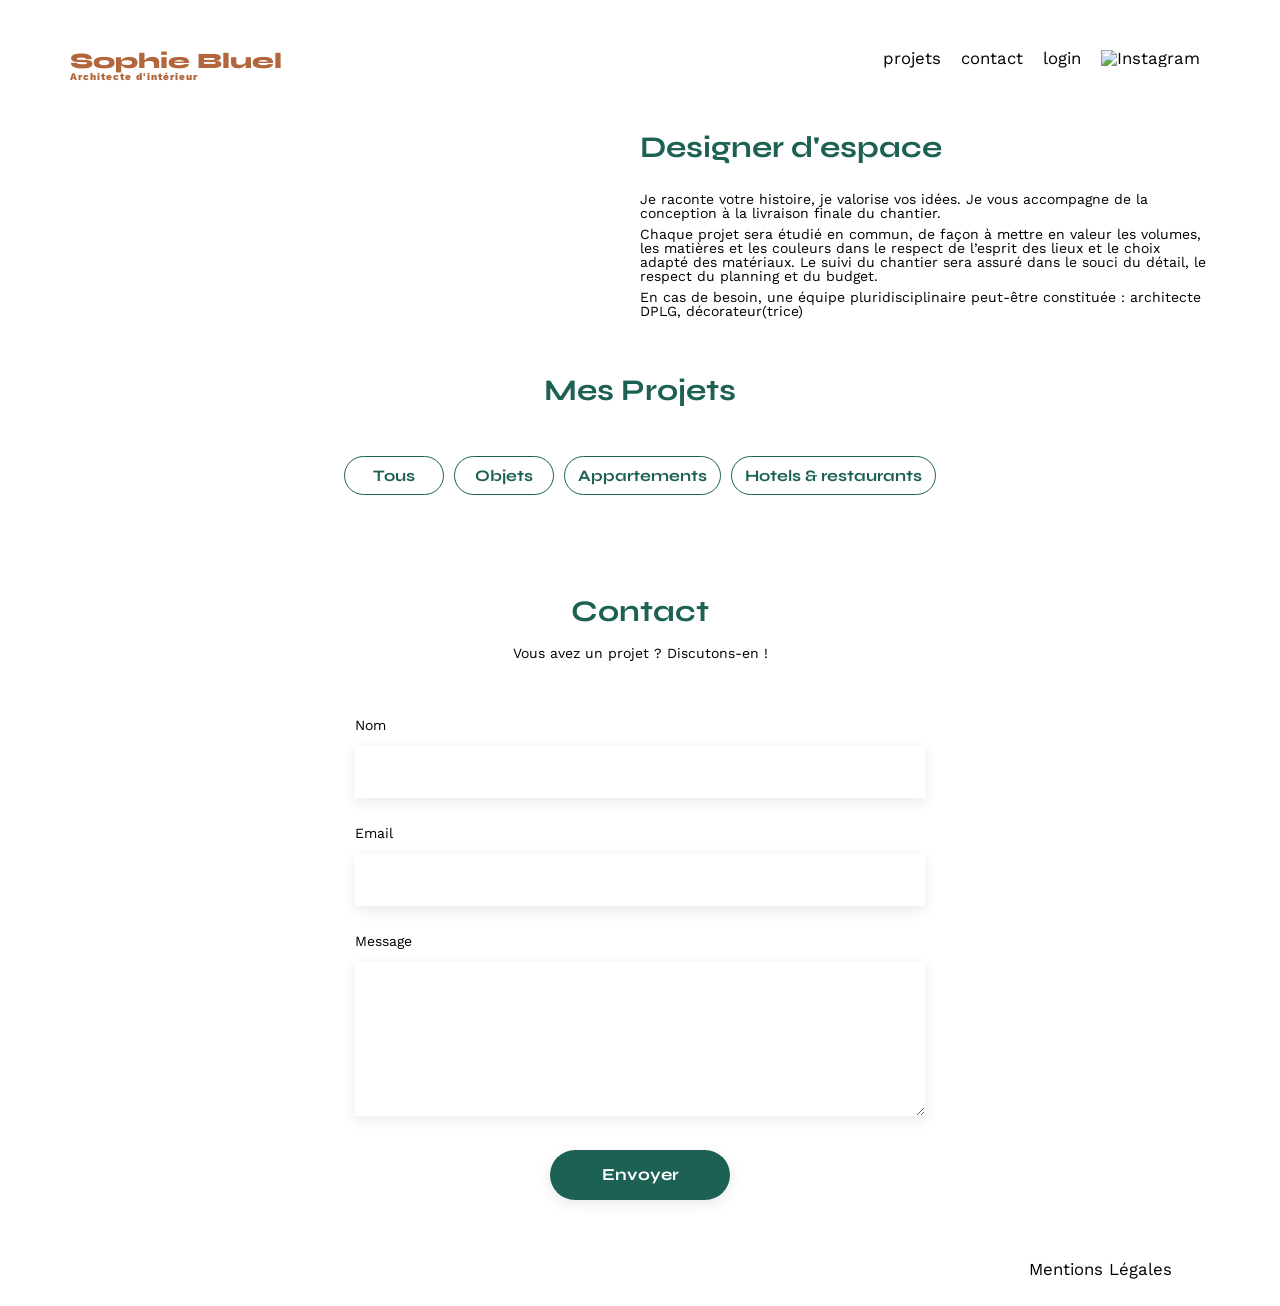
==== FrontEnd/index.html @ 420ced86 "ajout bouton de filtrages" ====
<!DOCTYPE html>
<html lang="fr">
<head>
	<meta charset="UTF-8">
	<title>Sophie Bluel - Architecte d'intérieur</title>
	<meta name="viewport" content="width=device-width, initial-scale=1.0">
	<link rel="preconnect" href="https://fonts.googleapis.com">
	<link rel="preconnect" href="https://fonts.gstatic.com" crossorigin>
	<link href="https://fonts.googleapis.com/css2?family=Syne:wght@700;800&family=Work+Sans&display=swap" rel="stylesheet">
	<meta name="description" content="">
	<link rel="stylesheet" href="./assets/style.css">
	<script src="script.js" type="module" ></script>
</head>
<body>
<header>
	<h1>Sophie Bluel <span>Architecte d'intérieur</span></h1>
	<nav>
		<ul>
			<li>projets</li>
			<li>contact</li>
			<li>login</li>
			<li><img src="./assets/icons/instagram.png" alt="Instagram"></li>
		</ul>
	</nav>
</header>
<main>
	<section id="introduction">
		<figure>
			<img src="./assets/images/sophie-bluel.png" alt="">
		</figure>
		<article>
			<h2>Designer d'espace</h2>
			<p>Je raconte votre histoire, je valorise vos idées. Je vous accompagne de la conception à la livraison finale du chantier.</p>
			<p>Chaque projet sera étudié en commun, de façon à mettre en valeur les volumes, les matières et les couleurs dans le respect de l’esprit des lieux et le choix adapté des matériaux. Le suivi du chantier sera assuré dans le souci du détail, le respect du planning et du budget.</p>
			<p>En cas de besoin, une équipe pluridisciplinaire peut-être constituée : architecte DPLG, décorateur(trice)</p>
		</article>
	</section>
	<section id="portfolio">
		<h2>Mes Projets</h2>
		<div class= "btn">
			<button class="btnTous">Tous</button>
			<button class="btnObjet">Objets</button>
			<button class="btnAppartement">Appartements</button>
			<button class="btnHotel">Hotels & restaurants</button>
		</div>
		<div class="gallery"> 
			
		</div>
	</section>
	<section id="contact">
		<h2>Contact</h2>
		<p>Vous avez un projet ? Discutons-en !</p>
		<form action="#" method="post">
			<label for="name">Nom</label>
			<input type="text" name="name" id="name">
			<label for="email">Email</label>
			<input type="email" name="email" id="email">
			<label for="message">Message</label>
			<textarea name="message" id="message" cols="30" rows="10"></textarea>
			<input type="submit" value="Envoyer">
		</form>
	</section>
</main>

<footer>
	<nav>
		<ul>
			<li>Mentions Légales</li>
		</ul>
	</nav>
</footer>
</body>
</html>
---- FrontEnd/assets/style.css ----
/* http://meyerweb.com/eric/tools/css/reset/
   v2.0 | 20110126
   License: none (public domain)
*/

html, body, div, span, applet, object, iframe,
h1, h2, h3, h4, h5, h6, p, blockquote, pre,
a, abbr, acronym, address, big, cite, code,
del, dfn, em, img, ins, kbd, q, s, samp,
small, strike, strong, sub, sup, tt, var,
b, u, i, center,
dl, dt, dd, ol, ul, li,
fieldset, form, label, legend,
table, caption, tbody, tfoot, thead, tr, th, td,
article, aside, canvas, details, embed,
figure, figcaption, footer, header, hgroup,
menu, nav, output, ruby, section, summary,
time, mark, audio, video {
	margin: 0;
	padding: 0;
	border: 0;
	font-size: 100%;
	font: inherit;
	vertical-align: baseline;
}
/* HTML5 display-role reset for older browsers */
article, aside, details, figcaption, figure,
footer, header, hgroup, menu, nav, section {
	display: block;
}
body {
	line-height: 1;
}
ol, ul {
	list-style: none;
}
blockquote, q {
	quotes: none;
}
blockquote:before, blockquote:after,
q:before, q:after {
	content: '';
	content: none;
}
table {
	border-collapse: collapse;
	border-spacing: 0;
}
/** end reset css**/
body {
	max-width: 1140px;
	margin:auto;
	font-family: 'Work Sans' ;
	font-size: 14px;
}
header {
	display: flex;
	justify-content: space-between;
	margin: 50px 0
}
section {
	margin: 50px 0
}

h1{
	display: flex;
	flex-direction: column;
	font-family: 'Syne';
	font-size: 22px;
	font-weight: 800;
	color: #B1663C
}

h1 > span {
	font-family: 'Work Sans';
	font-size:10px;
	letter-spacing: 0.1em;
;
}

h2{
	font-family: 'Syne';
	font-weight: 700;
	font-size: 30px;
	color: #1D6154
}

/**Navigation**/
nav ul {
	display: flex;
	align-items: center;
	list-style-type: none;

}
nav li {
	padding: 0 10px;
	font-size: 1.2em;
}

li:hover {
	color: #B1663C;
}

/**Section introduction**/
#introduction {
	display: flex;
	align-items: center;
}
#introduction figure {
	flex: 1
}
#introduction img {
	display: block;
	margin: auto;
	width: 80%;
}

#introduction article {
	flex: 1
}
#introduction h2 {
	margin-bottom: 1em;
}

#introduction p {
	margin-bottom: 0.5em;
}

/**Section portfolio**/
#portfolio h2 {
	text-align: center;
	margin-bottom: 1em;
}
/*Partie button*/

.btn{
	display: flex;
	justify-content: center;
	gap: 10px;
	margin-bottom: 51px;
	margin-top: 51px;
}

.btn button{
	font-size: 16px;
	font-weight: 700;
	font-family: "Syne", sans-serif;
	padding: 9px 13px;
	border: 1px solid #1D6154;
	color: #1D6154;
	background-color: transparent;
	border-radius: 20px;
	min-width: 100px;
}

.btn button:focus{
	color: white;
	background-color: #1D6154;
}

/*Partie gallery*/
.gallery {
	width: 100%;
	display: grid;
	grid-template-columns: 1fr 1fr 1fr;
	grid-column-gap: 20px;
	grid-row-gap: 20px;
}

.gallery img {
	width: 100%;


/**Section contact**/
}
#contact {
	width: 50%;
margin: auto;
}
#contact > * {
	text-align: center;

}
#contact h2{
	margin-bottom: 20px;
}
#contact form {
	text-align: left;
	margin-top:30px;
	display: flex;
	flex-direction: column;
}

#contact input {
	height: 50px;
	font-size: 1.2em;
	border: none;
	box-shadow: 0px 4px 14px rgba(0, 0, 0, 0.09);
}
#contact label {
	margin: 2em 0 1em 0;
}
#contact textarea {
	border: none;
	box-shadow: 0px 4px 14px rgba(0, 0, 0, 0.09);
}

input[type="submit"]{
	font-family: 'Syne';
	font-weight: 700;
	color: white;
	background-color: #1D6154;
	margin : 2em auto ;
	width: 180px;
	text-align: center;
	border-radius: 60px ;
}

footer nav ul {
	display: flex;
	justify-content: flex-end;
	margin: 2em
}
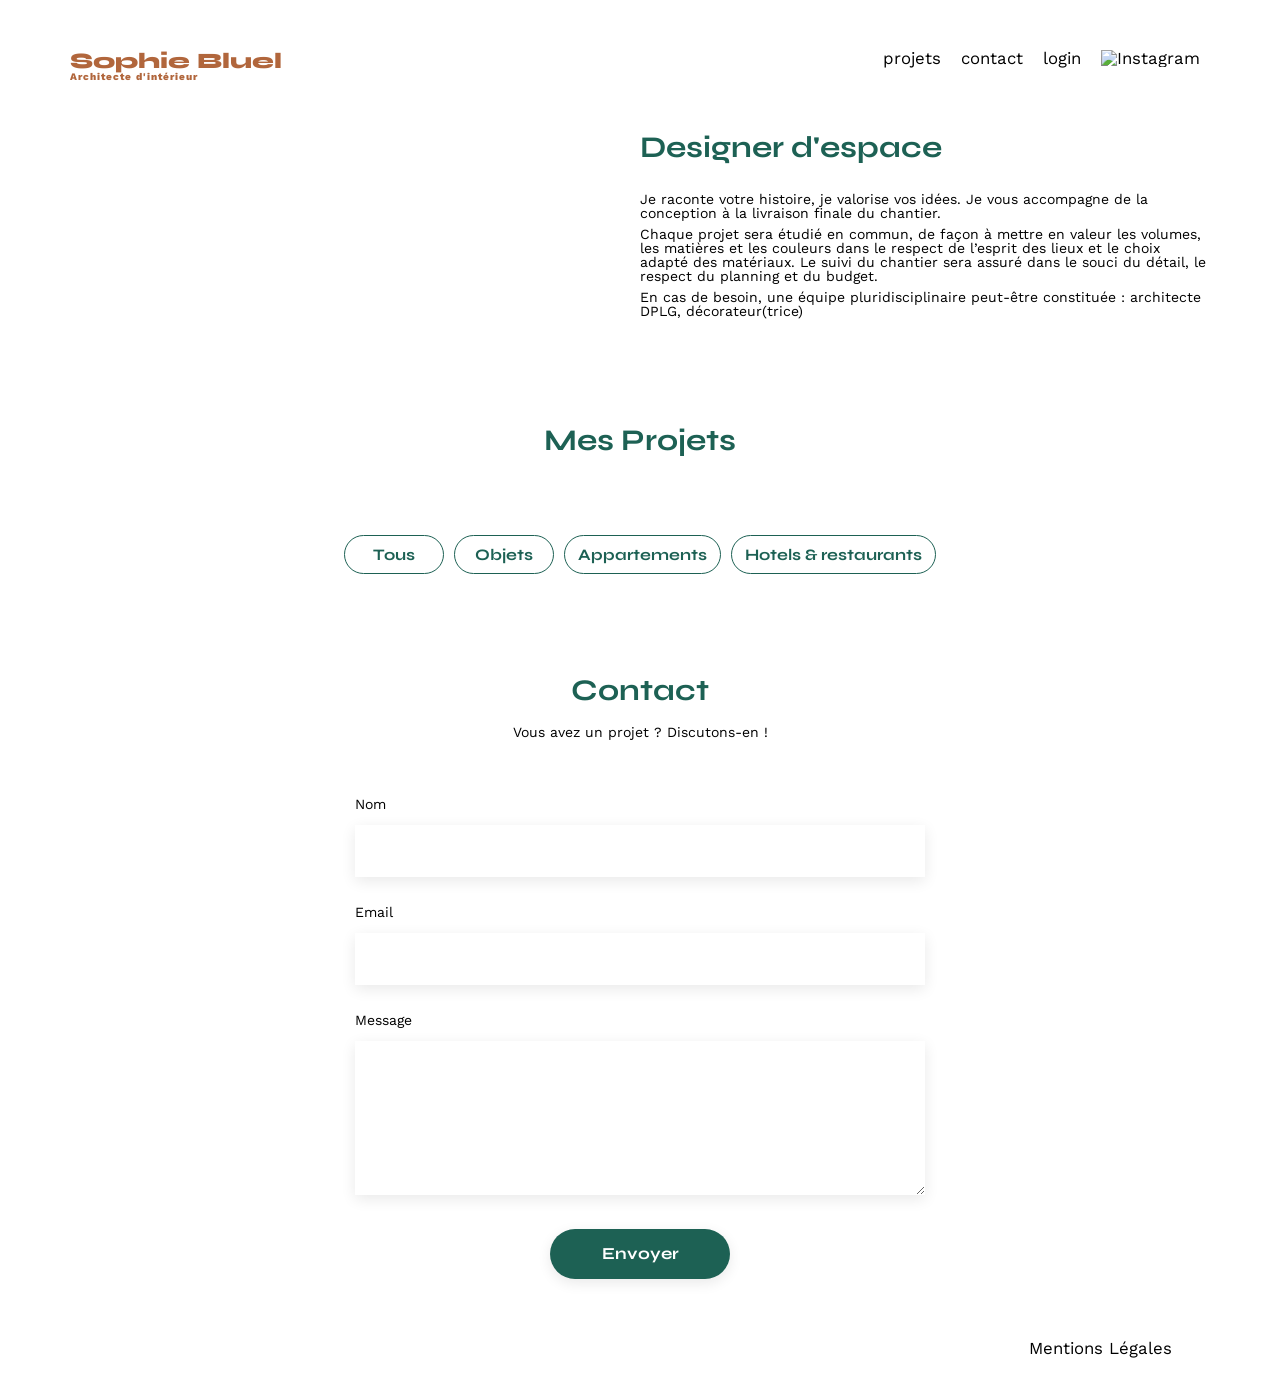
==== commit 71a4236a: "mise en place des changements de la page d acceuil lorsque que la connexion est etablie" ====
--- a/FrontEnd/index.html
+++ b/FrontEnd/index.html
@@ -8,6 +8,7 @@
 	<link rel="preconnect" href="https://fonts.gstatic.com" crossorigin>
 	<link href="https://fonts.googleapis.com/css2?family=Syne:wght@700;800&family=Work+Sans&display=swap" rel="stylesheet">
 	<meta name="description" content="">
+	<link rel="stylesheet" href="https://cdnjs.cloudflare.com/ajax/libs/font-awesome/6.5.1/css/all.min.css">
 	<link rel="stylesheet" href="./assets/style.css">
 	<script src="script.js" type="module" ></script>
 </head>
@@ -18,7 +19,7 @@
 		<ul>
 			<li>projets</li>
 			<li>contact</li>
-			<li>login</li>
+			<li><a href="login.html" class="login">login</a></li>
 			<li><img src="./assets/icons/instagram.png" alt="Instagram"></li>
 		</ul>
 	</nav>
@@ -36,7 +37,9 @@
 		</article>
 	</section>
 	<section id="portfolio">
-		<h2>Mes Projets</h2>
+		<div class="titreProjet">
+			<h2>Mes Projets</h2>
+		</div>
 		<div class= "btn">
 			<button class="btnTous">Tous</button>
 			<button class="btnObjet">Objets</button>
@@ -47,7 +50,7 @@
 			
 		</div>
 	</section>
-	<section id="contact">
+	<section id="contact" class="formulaire">
 		<h2>Contact</h2>
 		<p>Vous avez un projet ? Discutons-en !</p>
 		<form action="#" method="post">
--- a/FrontEnd/assets/style.css
+++ b/FrontEnd/assets/style.css
@@ -97,6 +97,11 @@
 	font-size: 1.2em;
 }
 
+nav a{
+	text-decoration: none;
+	color: black;
+}
+
 li:hover {
 	color: #B1663C;
 }
@@ -129,7 +134,7 @@
 /**Section portfolio**/
 #portfolio h2 {
 	text-align: center;
-	margin-bottom: 1em;
+	
 }
 /*Partie button*/
 
@@ -171,38 +176,34 @@
 	width: 100%;
 
 
-/**Section contact**/
-}
-#contact {
+/**Section formulaire**/
+}
+.formulaire {
 	width: 50%;
 margin: auto;
 }
-#contact > * {
-	text-align: center;
-
-}
-#contact h2{
+.formulaire > * {
+	text-align: center;
+
+}
+.formulaire h2{
 	margin-bottom: 20px;
 }
-#contact form {
+.formulaire form {
 	text-align: left;
 	margin-top:30px;
 	display: flex;
 	flex-direction: column;
 }
 
-#contact input {
+.formulaire input {
 	height: 50px;
 	font-size: 1.2em;
 	border: none;
 	box-shadow: 0px 4px 14px rgba(0, 0, 0, 0.09);
 }
-#contact label {
+.formulaire label {
 	margin: 2em 0 1em 0;
-}
-#contact textarea {
-	border: none;
-	box-shadow: 0px 4px 14px rgba(0, 0, 0, 0.09);
 }
 
 input[type="submit"]{
@@ -216,9 +217,65 @@
 	border-radius: 60px ;
 }
 
+.formulaire a{
+	color: black;
+}
+
+/*Section contact*/
+#contact textarea {
+	border: none;
+	box-shadow: 0px 4px 14px rgba(0, 0, 0, 0.09);
+}
+
+/*footer*/
+
 footer nav ul {
 	display: flex;
 	justify-content: flex-end;
 	margin: 2em
 }
 
+/*page login*/
+
+#pageLogin{
+	background-color: #FFFEF8;
+}
+
+#pageLogin footer{
+	background-color: white;
+	padding-top: 24px;
+	padding-bottom: 20px;
+}
+
+/**Section login**/
+#login {
+	margin-top: 150px;
+	margin-bottom: 355px;
+}
+
+/*Section acceuil connecte*/
+.enHaut{
+	display: block;
+	width: 100%;
+	background-color: black;
+	text-align: center;
+	padding:21px;
+	color: white;
+	text-decoration: none;
+
+}
+
+#portfolio a{
+	color: black;
+	text-decoration: none;
+}
+
+.titreProjet{
+	display: flex;
+	justify-content: center;
+	align-items: center;
+	gap: 30px;
+	margin-bottom: 80px;
+	margin-top: 100px;
+}
+
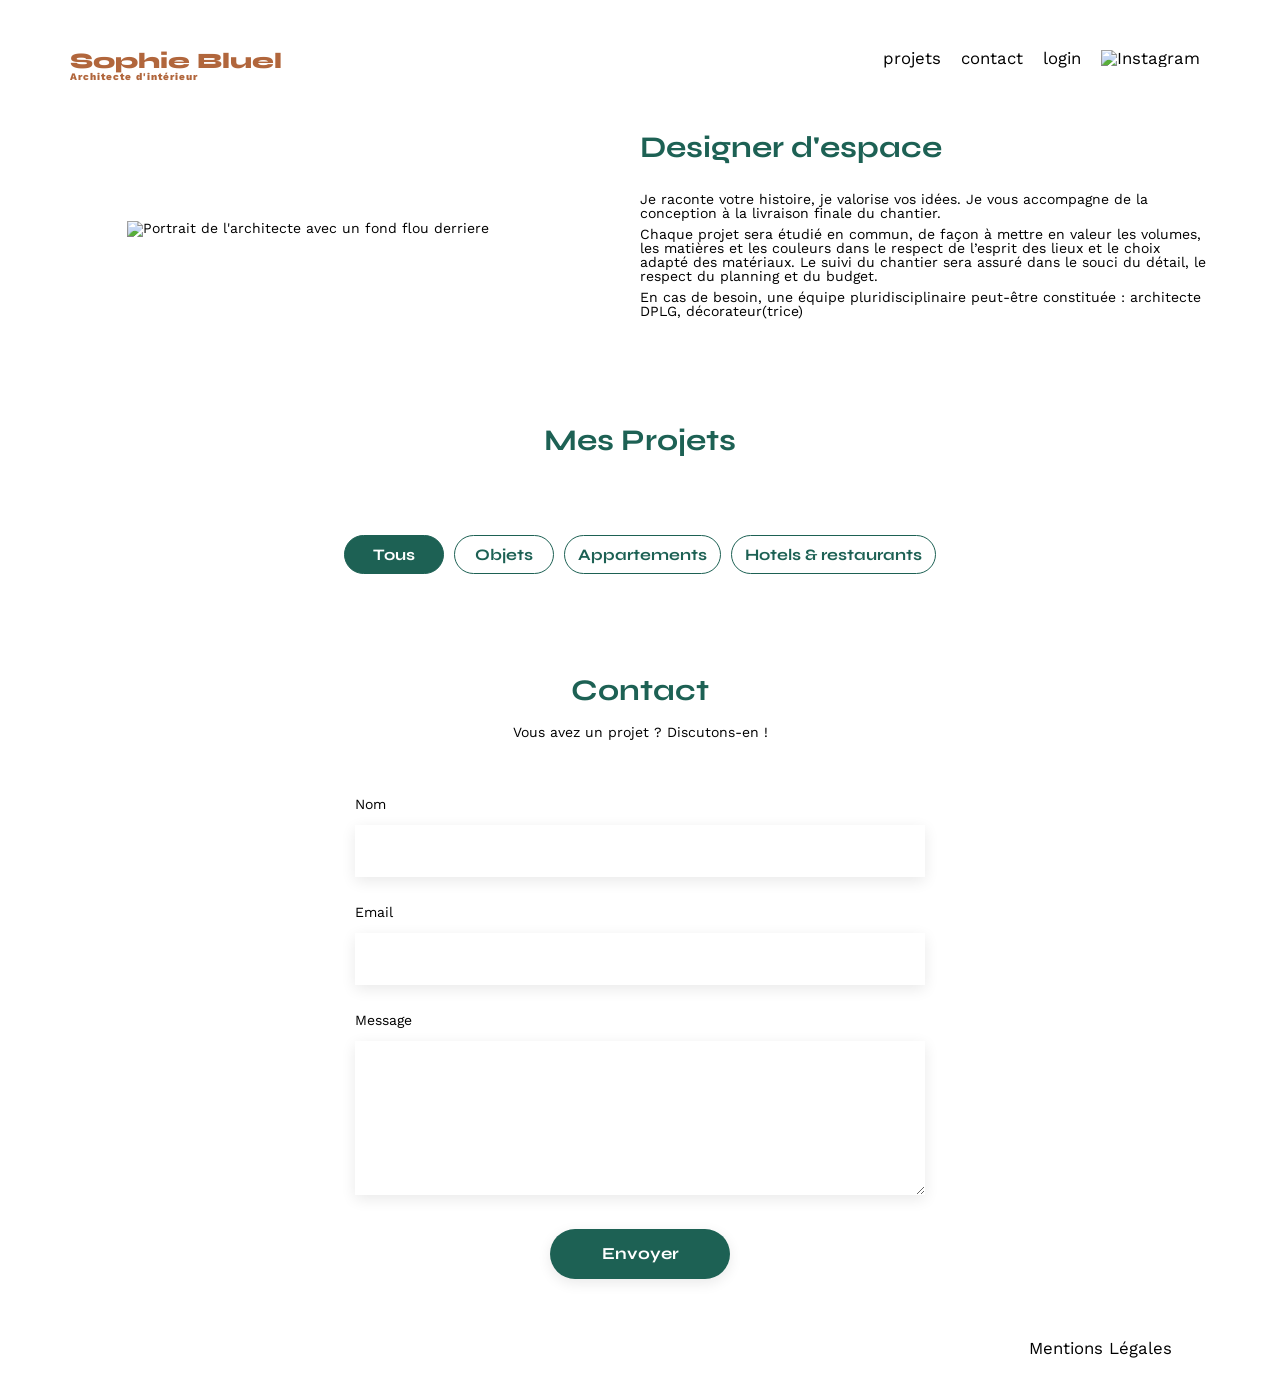
==== commit 27bb9f23: "Correction de petit detail" ====
--- a/FrontEnd/index.html
+++ b/FrontEnd/index.html
@@ -27,7 +27,7 @@
 <main>
 	<section id="introduction">
 		<figure>
-			<img src="./assets/images/sophie-bluel.png" alt="">
+			<img src="./assets/images/sophie-bluel.png" alt="Portrait de l'architecte avec un fond flou derriere">
 		</figure>
 		<article>
 			<h2>Designer d'espace</h2>
@@ -36,12 +36,44 @@
 			<p>En cas de besoin, une équipe pluridisciplinaire peut-être constituée : architecte DPLG, décorateur(trice)</p>
 		</article>
 	</section>
+	<aside class="modal" aria-hidden="true">
+			<div id="modal1" class="modal-block" role="dialog" aria-labelledby="modal1-title">
+				<i class="fa-solid fa-xmark"></i>
+				<h2 id="modal1-title">Galerie photo</h2>
+				<div class="gallery-modal">
+
+				</div>
+				<input type="button" value="Ajouter une photo">
+			</div>
+			<div id="modal2" class="modal-block" role="dialog" aria-labelledby="modal2-title">
+				<div class="icon-modal2">
+					<i class="fa-solid fa-arrow-left-long"></i>
+					<i class="fa-solid fa-xmark"></i>
+				</div>
+				<h2 id="modal2-title">Ajout photo</h2>
+				<form action="" method="get">
+					<div class="upload">
+						<img src="" alt="" class="apercu">
+						<i class="fa-regular fa-image"></i>
+						<label for="photo" class="bouton-upload">+ Ajouter photo</label>
+						<input type="file" id="photo" name="photo" accept=".jpg, .png" hidden>
+						<p>jpg, png : 4mo max</p>
+					</div>
+					<label for="titre">Titre</label>
+					<input type="text" name="titre" id="titre">
+					<label for="categorie">Categorie</label>
+					<select name="categorie" id="categorie">
+					</select>
+					<input type="submit" value="Valider">
+				</form>
+			</div>
+		</aside>
 	<section id="portfolio">
 		<div class="titreProjet">
 			<h2>Mes Projets</h2>
 		</div>
 		<div class= "btn">
-			<button class="btnTous">Tous</button>
+			<button class="btnTous actif">Tous</button>
 			<button class="btnObjet">Objets</button>
 			<button class="btnAppartement">Appartements</button>
 			<button class="btnHotel">Hotels & restaurants</button>
--- a/FrontEnd/assets/style.css
+++ b/FrontEnd/assets/style.css
@@ -158,7 +158,7 @@
 	min-width: 100px;
 }
 
-.btn button:focus{
+.btn button.actif{
 	color: white;
 	background-color: #1D6154;
 }
@@ -279,3 +279,218 @@
 	margin-top: 100px;
 }
 
+/*Modal*/
+.modal{
+	display: none;
+	position: fixed;
+	top: 0;
+	left: 0;
+	width: 100%;
+	height: 100%;
+	justify-content: center;
+	align-items: center;
+	background-color: rgba(0, 0, 0, 0.8);
+
+}
+
+.modal-block{
+	display: flex;
+	flex-direction: column;
+	align-items: center;
+	box-sizing: border-box;
+	width: 630px;
+	min-height: 670px;
+	max-width: calc(100vw - 30px);
+	max-height: calc(100vh - 30px);
+	overflow: auto;
+	padding: 26px 30px 46px;
+	background-color: white;
+	border-radius: 10px;
+}
+
+#modal2 {
+	display: none;
+}
+
+.modal-block .fa-xmark {
+	align-self: flex-end;
+	font-size: 24px;
+	cursor: pointer;
+}
+
+.icon-modal2 {
+	display: flex;
+	justify-content: space-between;
+	align-self: stretch;
+	font-size: 21px;
+}
+
+.icon-modal2 i {
+	cursor: pointer;
+}
+
+.modal-block h2 {
+	font-family: 'Work Sans';
+	font-weight: 400;
+	font-size: 26px;
+	color: black;
+	text-align: center;
+	margin: 20px 0 46px;
+}
+
+/*Modal 1 gallery*/
+
+.gallery-modal {
+	display: grid;
+	grid-template-columns: repeat(5, 1fr);
+	gap: 30px 9px;
+	width: 420px;
+	padding-bottom: 47px;
+	border-bottom: 1px solid #B3B3B3;
+}
+
+.gallery-modal figure {
+	position: relative;
+}
+
+.gallery-modal img {
+	display: block;
+	width: 100%;
+	height: 104px;
+	object-fit: cover;
+}
+
+.gallery-modal .fa-trash-can {
+	position: absolute;
+	top: 6px;
+	right: 5px;
+	width: 17px;
+	height: 17px;
+	display: flex;
+	justify-content: center;
+	align-items: center;
+	background-color: black;
+	color: white;
+	font-size: 9px;
+	border-radius: 2px;
+	cursor: pointer;
+}
+
+#modal1 input[type="button"] {
+	margin-top: 40px;
+	width: 237px;
+	height: 36px;
+	border: none;
+	border-radius: 60px;
+	background-color: #1D6154;
+	color: white;
+	font-family: 'Syne';
+	font-weight: 700;
+	font-size: 14px;
+	cursor: pointer;
+}
+
+/*Modal 2*/
+
+#modal2 form {
+	display: flex;
+	flex-direction: column;
+	width: 420px;
+}
+
+
+.upload {
+	display: flex;
+	flex-direction: column;
+	justify-content: center;
+	align-items: center;
+	box-sizing: border-box;
+	height: 169px;
+	margin-bottom: 30px;
+	background-color: #E8F1F6;
+	border-radius: 3px;
+}
+
+.upload .fa-image {
+	font-size: 76px;
+	color: #B9C5CC;
+}
+
+.bouton-upload {
+	margin-top: 7px;
+	padding: 10px 33px;
+	border-radius: 50px;
+	background-color: #CBD6DC;
+	color: #306685;
+	font-size: 14px;
+	font-weight: 500;
+	cursor: pointer;
+}
+
+.upload p {
+	margin-top: 7px;
+	font-size: 10px;
+	color: #444444;
+}
+
+
+#modal2 form > label {
+	margin-bottom: 10px;
+	font-size: 14px;
+	font-weight: 500;
+	color: #3D3D3D;
+}
+
+
+#modal2 input[type="text"],
+#modal2 select {
+	box-sizing: border-box;
+	height: 51px;
+	margin-bottom: 21px;
+	padding: 0 10px;
+	border: none;
+	background-color: white;
+	box-shadow: 0px 4px 14px rgba(0, 0, 0, 0.09);
+	font-size: 14px;
+}
+
+#modal2 select {
+	margin-bottom: 47px;
+}
+
+
+#modal2 form::after {
+	content: "";
+	order: 1;
+	border-top: 1px solid #B3B3B3;
+}
+
+
+#modal2 input[type="submit"] {
+	order: 2;
+	align-self: center;
+	margin: 32px 0 0;
+	width: 237px;
+	height: 36px;
+	border: none;
+	border-radius: 60px;
+	background-color: #A7A7A7;
+	color: white;
+	font-family: 'Syne';
+	font-weight: 700;
+	font-size: 14px;
+	cursor: pointer;
+}
+
+.apercu{
+	display: none;
+	height: 100%;
+	max-width: 100%;
+	object-fit: contain;
+}
+
+#modal2 input[type="submit"].valide {
+	
+	background-color: #1D6154;
+	
+}
